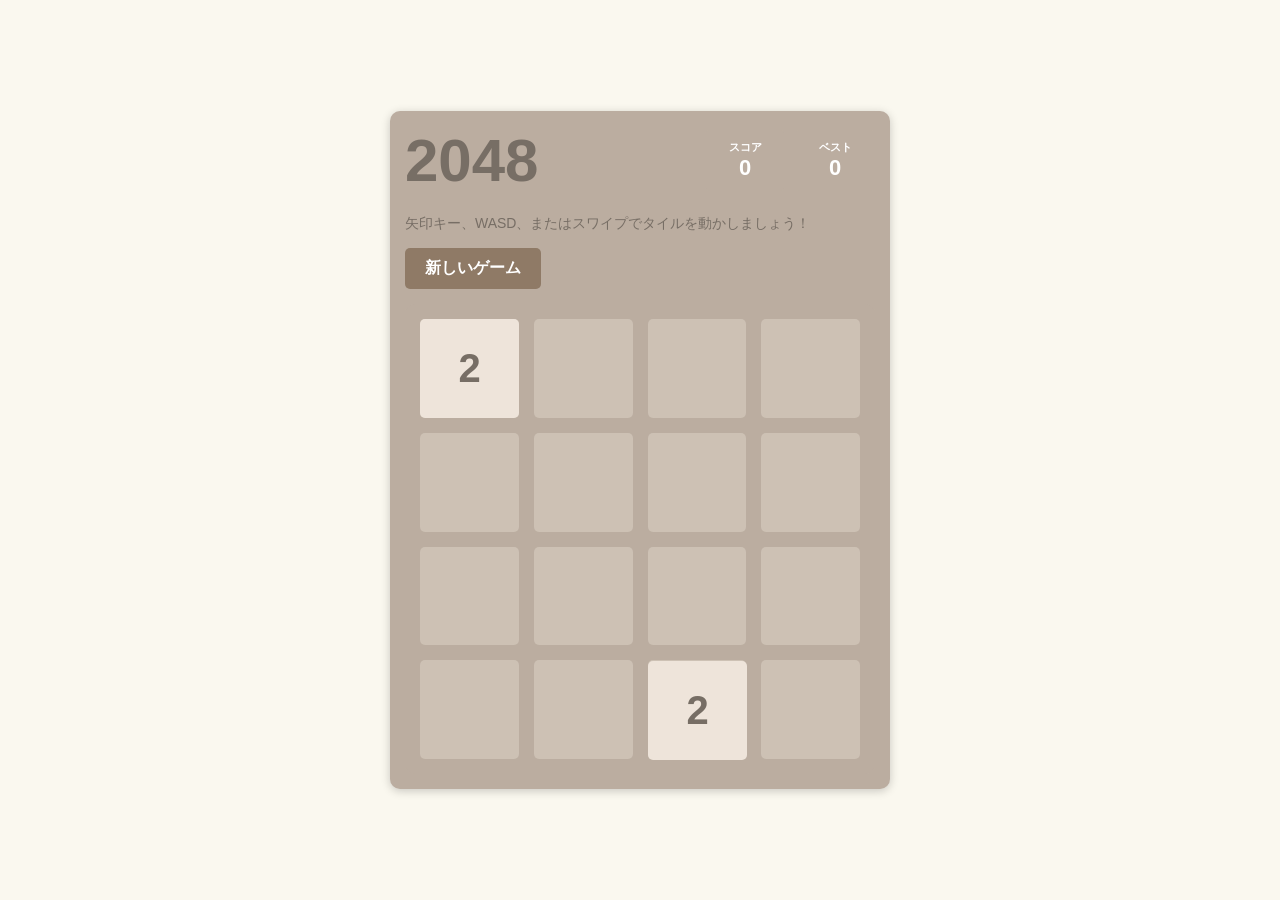
==== games/2048/index.html @ c6d6477d "Add 2048 game with full functionality Co-authored-by: HarekanaTakahashi <63778886+HarekanaTakahashi@" ====
<!DOCTYPE html>
<html lang="ja">
<head>
    <meta charset="UTF-8">
    <meta name="viewport" content="width=device-width, initial-scale=1.0">
    <title>2048</title>
    <style>
        * {
            margin: 0;
            padding: 0;
            box-sizing: border-box;
        }

        body {
            font-family: -apple-system, BlinkMacSystemFont, 'Segoe UI', Roboto, 'Helvetica Neue', Arial, sans-serif;
            background: #faf8ef;
            min-height: 100vh;
            display: flex;
            justify-content: center;
            align-items: center;
            padding: 20px;
        }

        .game-container {
            background: #bbada0;
            border-radius: 10px;
            padding: 15px;
            max-width: 500px;
            width: 100%;
            box-shadow: 0 2px 10px rgba(0,0,0,0.2);
        }

        .header {
            display: flex;
            justify-content: space-between;
            align-items: center;
            margin-bottom: 20px;
        }

        .title-container {
            display: flex;
            align-items: center;
            gap: 15px;
        }

        h1 {
            color: #776e65;
            font-size: 60px;
            font-weight: bold;
            margin: 0;
        }

        .scores-container {
            display: flex;
            gap: 10px;
        }

        .score-box {
            background: #bbada0;
            color: white;
            padding: 10px 15px;
            border-radius: 5px;
            text-align: center;
            min-width: 80px;
        }

        .score-label {
            font-size: 11px;
            text-transform: uppercase;
            font-weight: bold;
        }

        .score-value {
            font-size: 22px;
            font-weight: bold;
        }

        .game-info {
            color: #776e65;
            margin-bottom: 15px;
            font-size: 14px;
        }

        .controls {
            display: flex;
            justify-content: space-between;
            align-items: center;
            margin-bottom: 15px;
        }

        .new-game-btn {
            background: #8f7a66;
            color: white;
            border: none;
            padding: 10px 20px;
            border-radius: 5px;
            font-size: 16px;
            font-weight: bold;
            cursor: pointer;
            transition: background 0.2s;
        }

        .new-game-btn:hover {
            background: #9f8a76;
        }

        .new-game-btn:active {
            background: #7f6a56;
        }

        .board {
            display: grid;
            grid-template-columns: repeat(4, 1fr);
            gap: 15px;
            background: #bbada0;
            padding: 15px;
            border-radius: 10px;
            position: relative;
        }

        .cell {
            aspect-ratio: 1;
            background: rgba(238, 228, 218, 0.35);
            border-radius: 5px;
            display: flex;
            justify-content: center;
            align-items: center;
            font-size: 40px;
            font-weight: bold;
            color: #776e65;
            transition: all 0.15s ease-in-out;
        }

        .tile {
            position: absolute;
            display: flex;
            justify-content: center;
            align-items: center;
            font-size: 40px;
            font-weight: bold;
            border-radius: 5px;
            transition: all 0.15s ease-in-out;
        }

        .tile-2 { background: #eee4da; color: #776e65; }
        .tile-4 { background: #ede0c8; color: #776e65; }
        .tile-8 { background: #f2b179; color: #f9f6f2; }
        .tile-16 { background: #f59563; color: #f9f6f2; }
        .tile-32 { background: #f67c5f; color: #f9f6f2; }
        .tile-64 { background: #f65e3b; color: #f9f6f2; }
        .tile-128 { background: #edcf72; color: #f9f6f2; font-size: 35px; }
        .tile-256 { background: #edcc61; color: #f9f6f2; font-size: 35px; }
        .tile-512 { background: #edc850; color: #f9f6f2; font-size: 35px; }
        .tile-1024 { background: #edc53f; color: #f9f6f2; font-size: 30px; }
        .tile-2048 { background: #edc22e; color: #f9f6f2; font-size: 30px; }
        .tile-super { background: #3c3a32; color: #f9f6f2; font-size: 25px; }

        .tile-new {
            animation: appear 0.2s;
        }

        @keyframes appear {
            from {
                transform: scale(0);
            }
            to {
                transform: scale(1);
            }
        }

        .game-message {
            position: fixed;
            top: 0;
            left: 0;
            width: 100%;
            height: 100%;
            background: rgba(238, 228, 218, 0.9);
            display: none;
            justify-content: center;
            align-items: center;
            z-index: 100;
        }

        .game-message.visible {
            display: flex;
        }

        .message-content {
            background: white;
            padding: 40px;
            border-radius: 10px;
            text-align: center;
            box-shadow: 0 4px 20px rgba(0,0,0,0.3);
        }

        .message-content h2 {
            color: #776e65;
            font-size: 48px;
            margin-bottom: 20px;
        }

        .message-content p {
            color: #776e65;
            font-size: 18px;
            margin-bottom: 30px;
        }

        .message-content button {
            background: #8f7a66;
            color: white;
            border: none;
            padding: 15px 40px;
            border-radius: 5px;
            font-size: 18px;
            font-weight: bold;
            cursor: pointer;
        }

        .message-content button:hover {
            background: #9f8a76;
        }

        @media (max-width: 520px) {
            h1 {
                font-size: 40px;
            }
            .tile, .cell {
                font-size: 30px;
            }
            .tile-128, .tile-256, .tile-512 {
                font-size: 25px;
            }
            .tile-1024, .tile-2048 {
                font-size: 20px;
            }
            .tile-super {
                font-size: 18px;
            }
        }
    </style>
</head>
<body>
    <div class="game-container">
        <div class="header">
            <div class="title-container">
                <h1>2048</h1>
            </div>
            <div class="scores-container">
                <div class="score-box">
                    <div class="score-label">スコア</div>
                    <div class="score-value" id="current-score">0</div>
                </div>
                <div class="score-box">
                    <div class="score-label">ベスト</div>
                    <div class="score-value" id="best-score">0</div>
                </div>
            </div>
        </div>
        
        <div class="game-info">
            矢印キー、WASD、またはスワイプでタイルを動かしましょう！
        </div>
        
        <div class="controls">
            <button class="new-game-btn" id="new-game-btn" aria-label="新しいゲーム">新しいゲーム</button>
        </div>
        
        <div class="board" id="board">
            <!-- Grid cells -->
            <div class="cell"></div>
            <div class="cell"></div>
            <div class="cell"></div>
            <div class="cell"></div>
            <div class="cell"></div>
            <div class="cell"></div>
            <div class="cell"></div>
            <div class="cell"></div>
            <div class="cell"></div>
            <div class="cell"></div>
            <div class="cell"></div>
            <div class="cell"></div>
            <div class="cell"></div>
            <div class="cell"></div>
            <div class="cell"></div>
            <div class="cell"></div>
        </div>
    </div>

    <div class="game-message" id="game-message">
        <div class="message-content">
            <h2 id="message-title"></h2>
            <p id="message-text"></p>
            <button id="try-again-btn">もう一度</button>
        </div>
    </div>

    <script>
        'use strict';

        class Game2048 {
            constructor() {
                this.size = 4;
                this.board = [];
                this.score = 0;
                this.bestScore = this.loadBestScore();
                this.gameOver = false;
                this.won = false;
                
                this.boardElement = document.getElementById('board');
                this.currentScoreElement = document.getElementById('current-score');
                this.bestScoreElement = document.getElementById('best-score');
                this.gameMessageElement = document.getElementById('game-message');
                this.messageTitleElement = document.getElementById('message-title');
                this.messageTextElement = document.getElementById('message-text');
                
                this.touchStartX = 0;
                this.touchStartY = 0;
                
                this.init();
            }
            
            init() {
                this.setupBoard();
                this.addRandomTile();
                this.addRandomTile();
                this.setupEventListeners();
                this.updateDisplay();
            }
            
            setupBoard() {
                this.board = [];
                for (let i = 0; i < this.size; i++) {
                    this.board[i] = [];
                    for (let j = 0; j < this.size; j++) {
                        this.board[i][j] = 0;
                    }
                }
            }
            
            setupEventListeners() {
                // Keyboard controls
                document.addEventListener('keydown', (e) => {
                    if (this.gameOver) return;
                    
                    let moved = false;
                    switch(e.key) {
                        case 'ArrowUp':
                        case 'w':
                        case 'W':
                            e.preventDefault();
                            moved = this.move('up');
                            break;
                        case 'ArrowDown':
                        case 's':
                        case 'S':
                            e.preventDefault();
                            moved = this.move('down');
                            break;
                        case 'ArrowLeft':
                        case 'a':
                        case 'A':
                            e.preventDefault();
                            moved = this.move('left');
                            break;
                        case 'ArrowRight':
                        case 'd':
                        case 'D':
                            e.preventDefault();
                            moved = this.move('right');
                            break;
                    }
                    
                    if (moved) {
                        this.addRandomTile();
                        this.updateDisplay();
                        this.checkGameState();
                    }
                });
                
                // Touch controls
                this.boardElement.addEventListener('touchstart', (e) => {
                    this.touchStartX = e.touches[0].clientX;
                    this.touchStartY = e.touches[0].clientY;
                }, { passive: true });
                
                this.boardElement.addEventListener('touchend', (e) => {
                    if (this.gameOver) return;
                    
                    const touchEndX = e.changedTouches[0].clientX;
                    const touchEndY = e.changedTouches[0].clientY;
                    
                    const dx = touchEndX - this.touchStartX;
                    const dy = touchEndY - this.touchStartY;
                    
                    const minSwipeDistance = 30;
                    
                    if (Math.abs(dx) > Math.abs(dy) && Math.abs(dx) > minSwipeDistance) {
                        // Horizontal swipe
                        const moved = dx > 0 ? this.move('right') : this.move('left');
                        if (moved) {
                            this.addRandomTile();
                            this.updateDisplay();
                            this.checkGameState();
                        }
                    } else if (Math.abs(dy) > minSwipeDistance) {
                        // Vertical swipe
                        const moved = dy > 0 ? this.move('down') : this.move('up');
                        if (moved) {
                            this.addRandomTile();
                            this.updateDisplay();
                            this.checkGameState();
                        }
                    }
                }, { passive: true });
                
                // New game button
                document.getElementById('new-game-btn').addEventListener('click', () => {
                    this.restart();
                });
                
                // Try again button
                document.getElementById('try-again-btn').addEventListener('click', () => {
                    this.restart();
                });
            }
            
            addRandomTile() {
                const emptyCells = [];
                for (let i = 0; i < this.size; i++) {
                    for (let j = 0; j < this.size; j++) {
                        if (this.board[i][j] === 0) {
                            emptyCells.push({ row: i, col: j });
                        }
                    }
                }
                
                if (emptyCells.length > 0) {
                    const randomCell = emptyCells[Math.floor(Math.random() * emptyCells.length)];
                    const value = Math.random() < 0.9 ? 2 : 4;
                    this.board[randomCell.row][randomCell.col] = value;
                }
            }
            
            move(direction) {
                const oldBoard = JSON.stringify(this.board);
                
                switch(direction) {
                    case 'left':
                        this.moveLeft();
                        break;
                    case 'right':
                        this.moveRight();
                        break;
                    case 'up':
                        this.moveUp();
                        break;
                    case 'down':
                        this.moveDown();
                        break;
                }
                
                return oldBoard !== JSON.stringify(this.board);
            }
            
            moveLeft() {
                for (let i = 0; i < this.size; i++) {
                    let row = this.board[i].filter(val => val !== 0);
                    
                    for (let j = 0; j < row.length - 1; j++) {
                        if (row[j] === row[j + 1]) {
                            row[j] *= 2;
                            this.score += row[j];
                            row.splice(j + 1, 1);
                        }
                    }
                    
                    while (row.length < this.size) {
                        row.push(0);
                    }
                    
                    this.board[i] = row;
                }
            }
            
            moveRight() {
                for (let i = 0; i < this.size; i++) {
                    let row = this.board[i].filter(val => val !== 0);
                    
                    for (let j = row.length - 1; j > 0; j--) {
                        if (row[j] === row[j - 1]) {
                            row[j] *= 2;
                            this.score += row[j];
                            row.splice(j - 1, 1);
                            j--;
                        }
                    }
                    
                    while (row.length < this.size) {
                        row.unshift(0);
                    }
                    
                    this.board[i] = row;
                }
            }
            
            moveUp() {
                for (let j = 0; j < this.size; j++) {
                    let col = [];
                    for (let i = 0; i < this.size; i++) {
                        if (this.board[i][j] !== 0) {
                            col.push(this.board[i][j]);
                        }
                    }
                    
                    for (let i = 0; i < col.length - 1; i++) {
                        if (col[i] === col[i + 1]) {
                            col[i] *= 2;
                            this.score += col[i];
                            col.splice(i + 1, 1);
                        }
                    }
                    
                    while (col.length < this.size) {
                        col.push(0);
                    }
                    
                    for (let i = 0; i < this.size; i++) {
                        this.board[i][j] = col[i];
                    }
                }
            }
            
            moveDown() {
                for (let j = 0; j < this.size; j++) {
                    let col = [];
                    for (let i = 0; i < this.size; i++) {
                        if (this.board[i][j] !== 0) {
                            col.push(this.board[i][j]);
                        }
                    }
                    
                    for (let i = col.length - 1; i > 0; i--) {
                        if (col[i] === col[i - 1]) {
                            col[i] *= 2;
                            this.score += col[i];
                            col.splice(i - 1, 1);
                            i--;
                        }
                    }
                    
                    while (col.length < this.size) {
                        col.unshift(0);
                    }
                    
                    for (let i = 0; i < this.size; i++) {
                        this.board[i][j] = col[i];
                    }
                }
            }
            
            updateDisplay() {
                // Clear existing tiles
                const existingTiles = this.boardElement.querySelectorAll('.tile');
                existingTiles.forEach(tile => tile.remove());
                
                // Get cell size
                const cells = this.boardElement.querySelectorAll('.cell');
                if (cells.length === 0) return;
                
                const cellSize = cells[0].offsetWidth;
                const gap = 15;
                
                // Add tiles
                for (let i = 0; i < this.size; i++) {
                    for (let j = 0; j < this.size; j++) {
                        const value = this.board[i][j];
                        if (value !== 0) {
                            const tile = document.createElement('div');
                            tile.className = 'tile';
                            
                            if (value > 2048) {
                                tile.classList.add('tile-super');
                            } else {
                                tile.classList.add(`tile-${value}`);
                            }
                            
                            tile.textContent = value;
                            
                            const left = j * (cellSize + gap) + 15;
                            const top = i * (cellSize + gap) + 15;
                            
                            tile.style.width = cellSize + 'px';
                            tile.style.height = cellSize + 'px';
                            tile.style.left = left + 'px';
                            tile.style.top = top + 'px';
                            
                            this.boardElement.appendChild(tile);
                        }
                    }
                }
                
                // Update score
                this.currentScoreElement.textContent = this.score;
                
                // Update best score
                if (this.score > this.bestScore) {
                    this.bestScore = this.score;
                    this.saveBestScore();
                }
                this.bestScoreElement.textContent = this.bestScore;
            }
            
            checkGameState() {
                // Check for 2048 win
                if (!this.won) {
                    for (let i = 0; i < this.size; i++) {
                        for (let j = 0; j < this.size; j++) {
                            if (this.board[i][j] === 2048) {
                                this.won = true;
                                this.showMessage('勝利！', '2048を達成しました！続けてプレイできます。');
                                return;
                            }
                        }
                    }
                }
                
                // Check for game over
                if (!this.canMove()) {
                    this.gameOver = true;
                    this.showMessage('ゲームオーバー', `スコア: ${this.score}`);
                }
            }
            
            canMove() {
                // Check for empty cells
                for (let i = 0; i < this.size; i++) {
                    for (let j = 0; j < this.size; j++) {
                        if (this.board[i][j] === 0) {
                            return true;
                        }
                    }
                }
                
                // Check for possible merges
                for (let i = 0; i < this.size; i++) {
                    for (let j = 0; j < this.size; j++) {
                        const current = this.board[i][j];
                        
                        // Check right
                        if (j < this.size - 1 && current === this.board[i][j + 1]) {
                            return true;
                        }
                        
                        // Check down
                        if (i < this.size - 1 && current === this.board[i + 1][j]) {
                            return true;
                        }
                    }
                }
                
                return false;
            }
            
            showMessage(title, text) {
                this.messageTitleElement.textContent = title;
                this.messageTextElement.textContent = text;
                this.gameMessageElement.classList.add('visible');
            }
            
            hideMessage() {
                this.gameMessageElement.classList.remove('visible');
            }
            
            restart() {
                this.score = 0;
                this.gameOver = false;
                this.won = false;
                this.hideMessage();
                this.setupBoard();
                this.addRandomTile();
                this.addRandomTile();
                this.updateDisplay();
            }
            
            saveBestScore() {
                try {
                    localStorage.setItem('2048-best-score', this.bestScore.toString());
                } catch (e) {
                    // LocalStorage not available
                }
            }
            
            loadBestScore() {
                try {
                    const saved = localStorage.getItem('2048-best-score');
                    return saved ? parseInt(saved, 10) : 0;
                } catch (e) {
                    return 0;
                }
            }
        }
        
        // Initialize game when DOM is ready
        if (document.readyState === 'loading') {
            document.addEventListener('DOMContentLoaded', () => {
                new Game2048();
            });
        } else {
            new Game2048();
        }
    </script>
</body>
</html>
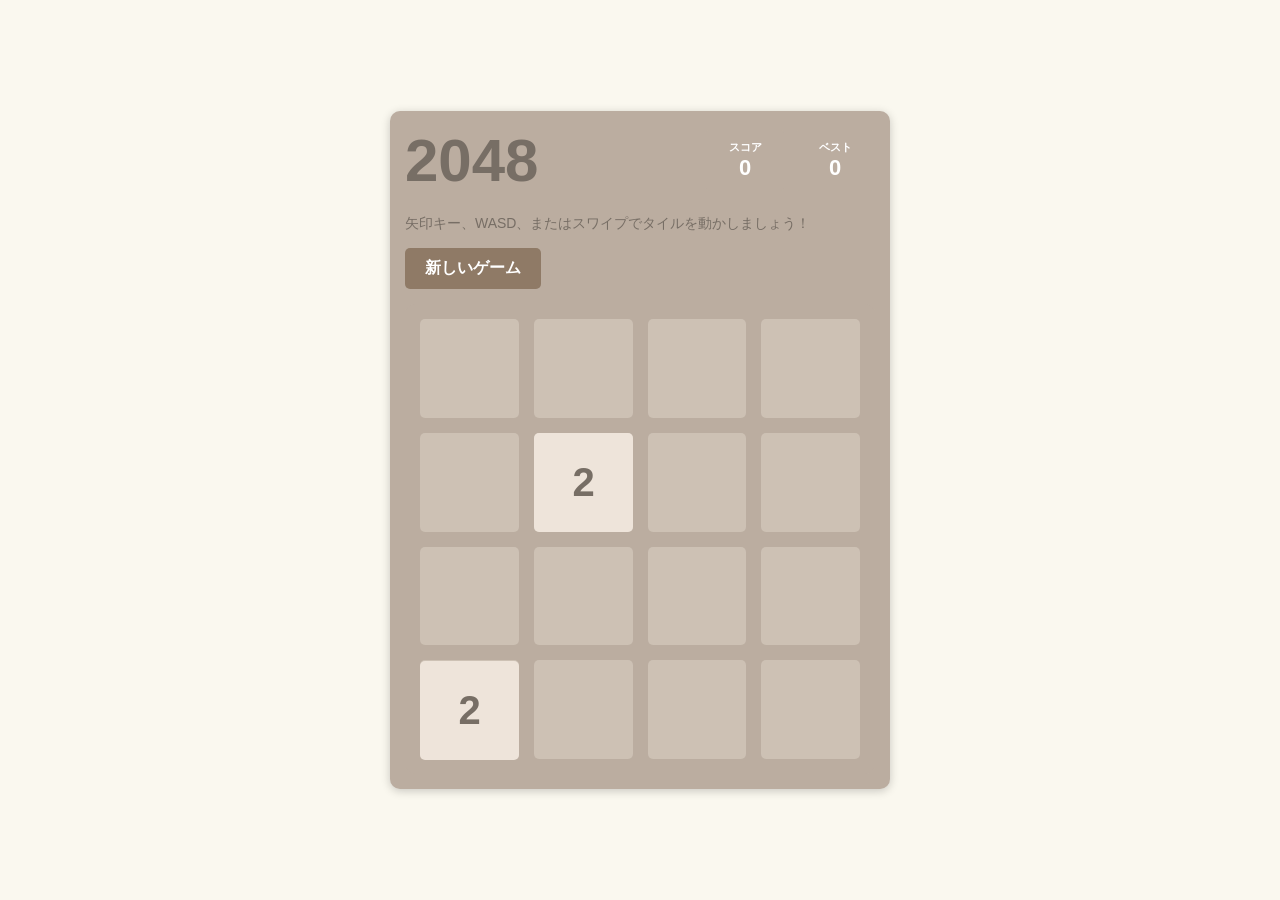
==== commit cdd2bfb4: "Separate HTML, CSS, and JS files for games Co-authored-by: HarekanaTakahashi <63778886+HarekanaTakah" ====
--- a/games/2048/index.html
+++ b/games/2048/index.html
@@ -4,240 +4,7 @@
     <meta charset="UTF-8">
     <meta name="viewport" content="width=device-width, initial-scale=1.0">
     <title>2048</title>
-    <style>
-        * {
-            margin: 0;
-            padding: 0;
-            box-sizing: border-box;
-        }
-
-        body {
-            font-family: -apple-system, BlinkMacSystemFont, 'Segoe UI', Roboto, 'Helvetica Neue', Arial, sans-serif;
-            background: #faf8ef;
-            min-height: 100vh;
-            display: flex;
-            justify-content: center;
-            align-items: center;
-            padding: 20px;
-        }
-
-        .game-container {
-            background: #bbada0;
-            border-radius: 10px;
-            padding: 15px;
-            max-width: 500px;
-            width: 100%;
-            box-shadow: 0 2px 10px rgba(0,0,0,0.2);
-        }
-
-        .header {
-            display: flex;
-            justify-content: space-between;
-            align-items: center;
-            margin-bottom: 20px;
-        }
-
-        .title-container {
-            display: flex;
-            align-items: center;
-            gap: 15px;
-        }
-
-        h1 {
-            color: #776e65;
-            font-size: 60px;
-            font-weight: bold;
-            margin: 0;
-        }
-
-        .scores-container {
-            display: flex;
-            gap: 10px;
-        }
-
-        .score-box {
-            background: #bbada0;
-            color: white;
-            padding: 10px 15px;
-            border-radius: 5px;
-            text-align: center;
-            min-width: 80px;
-        }
-
-        .score-label {
-            font-size: 11px;
-            text-transform: uppercase;
-            font-weight: bold;
-        }
-
-        .score-value {
-            font-size: 22px;
-            font-weight: bold;
-        }
-
-        .game-info {
-            color: #776e65;
-            margin-bottom: 15px;
-            font-size: 14px;
-        }
-
-        .controls {
-            display: flex;
-            justify-content: space-between;
-            align-items: center;
-            margin-bottom: 15px;
-        }
-
-        .new-game-btn {
-            background: #8f7a66;
-            color: white;
-            border: none;
-            padding: 10px 20px;
-            border-radius: 5px;
-            font-size: 16px;
-            font-weight: bold;
-            cursor: pointer;
-            transition: background 0.2s;
-        }
-
-        .new-game-btn:hover {
-            background: #9f8a76;
-        }
-
-        .new-game-btn:active {
-            background: #7f6a56;
-        }
-
-        .board {
-            display: grid;
-            grid-template-columns: repeat(4, 1fr);
-            gap: 15px;
-            background: #bbada0;
-            padding: 15px;
-            border-radius: 10px;
-            position: relative;
-        }
-
-        .cell {
-            aspect-ratio: 1;
-            background: rgba(238, 228, 218, 0.35);
-            border-radius: 5px;
-            display: flex;
-            justify-content: center;
-            align-items: center;
-            font-size: 40px;
-            font-weight: bold;
-            color: #776e65;
-            transition: all 0.15s ease-in-out;
-        }
-
-        .tile {
-            position: absolute;
-            display: flex;
-            justify-content: center;
-            align-items: center;
-            font-size: 40px;
-            font-weight: bold;
-            border-radius: 5px;
-            transition: all 0.15s ease-in-out;
-        }
-
-        .tile-2 { background: #eee4da; color: #776e65; }
-        .tile-4 { background: #ede0c8; color: #776e65; }
-        .tile-8 { background: #f2b179; color: #f9f6f2; }
-        .tile-16 { background: #f59563; color: #f9f6f2; }
-        .tile-32 { background: #f67c5f; color: #f9f6f2; }
-        .tile-64 { background: #f65e3b; color: #f9f6f2; }
-        .tile-128 { background: #edcf72; color: #f9f6f2; font-size: 35px; }
-        .tile-256 { background: #edcc61; color: #f9f6f2; font-size: 35px; }
-        .tile-512 { background: #edc850; color: #f9f6f2; font-size: 35px; }
-        .tile-1024 { background: #edc53f; color: #f9f6f2; font-size: 30px; }
-        .tile-2048 { background: #edc22e; color: #f9f6f2; font-size: 30px; }
-        .tile-super { background: #3c3a32; color: #f9f6f2; font-size: 25px; }
-
-        .tile-new {
-            animation: appear 0.2s;
-        }
-
-        @keyframes appear {
-            from {
-                transform: scale(0);
-            }
-            to {
-                transform: scale(1);
-            }
-        }
-
-        .game-message {
-            position: fixed;
-            top: 0;
-            left: 0;
-            width: 100%;
-            height: 100%;
-            background: rgba(238, 228, 218, 0.9);
-            display: none;
-            justify-content: center;
-            align-items: center;
-            z-index: 100;
-        }
-
-        .game-message.visible {
-            display: flex;
-        }
-
-        .message-content {
-            background: white;
-            padding: 40px;
-            border-radius: 10px;
-            text-align: center;
-            box-shadow: 0 4px 20px rgba(0,0,0,0.3);
-        }
-
-        .message-content h2 {
-            color: #776e65;
-            font-size: 48px;
-            margin-bottom: 20px;
-        }
-
-        .message-content p {
-            color: #776e65;
-            font-size: 18px;
-            margin-bottom: 30px;
-        }
-
-        .message-content button {
-            background: #8f7a66;
-            color: white;
-            border: none;
-            padding: 15px 40px;
-            border-radius: 5px;
-            font-size: 18px;
-            font-weight: bold;
-            cursor: pointer;
-        }
-
-        .message-content button:hover {
-            background: #9f8a76;
-        }
-
-        @media (max-width: 520px) {
-            h1 {
-                font-size: 40px;
-            }
-            .tile, .cell {
-                font-size: 30px;
-            }
-            .tile-128, .tile-256, .tile-512 {
-                font-size: 25px;
-            }
-            .tile-1024, .tile-2048 {
-                font-size: 20px;
-            }
-            .tile-super {
-                font-size: 18px;
-            }
-        }
-    </style>
+    <link rel="stylesheet" href="2048.css">
 </head>
 <body>
     <div class="game-container">
@@ -294,420 +61,6 @@
         </div>
     </div>
 
-    <script>
-        'use strict';
-
-        class Game2048 {
-            constructor() {
-                this.size = 4;
-                this.board = [];
-                this.score = 0;
-                this.bestScore = this.loadBestScore();
-                this.gameOver = false;
-                this.won = false;
-                
-                this.boardElement = document.getElementById('board');
-                this.currentScoreElement = document.getElementById('current-score');
-                this.bestScoreElement = document.getElementById('best-score');
-                this.gameMessageElement = document.getElementById('game-message');
-                this.messageTitleElement = document.getElementById('message-title');
-                this.messageTextElement = document.getElementById('message-text');
-                
-                this.touchStartX = 0;
-                this.touchStartY = 0;
-                
-                this.init();
-            }
-            
-            init() {
-                this.setupBoard();
-                this.addRandomTile();
-                this.addRandomTile();
-                this.setupEventListeners();
-                this.updateDisplay();
-            }
-            
-            setupBoard() {
-                this.board = [];
-                for (let i = 0; i < this.size; i++) {
-                    this.board[i] = [];
-                    for (let j = 0; j < this.size; j++) {
-                        this.board[i][j] = 0;
-                    }
-                }
-            }
-            
-            setupEventListeners() {
-                // Keyboard controls
-                document.addEventListener('keydown', (e) => {
-                    if (this.gameOver) return;
-                    
-                    let moved = false;
-                    switch(e.key) {
-                        case 'ArrowUp':
-                        case 'w':
-                        case 'W':
-                            e.preventDefault();
-                            moved = this.move('up');
-                            break;
-                        case 'ArrowDown':
-                        case 's':
-                        case 'S':
-                            e.preventDefault();
-                            moved = this.move('down');
-                            break;
-                        case 'ArrowLeft':
-                        case 'a':
-                        case 'A':
-                            e.preventDefault();
-                            moved = this.move('left');
-                            break;
-                        case 'ArrowRight':
-                        case 'd':
-                        case 'D':
-                            e.preventDefault();
-                            moved = this.move('right');
-                            break;
-                    }
-                    
-                    if (moved) {
-                        this.addRandomTile();
-                        this.updateDisplay();
-                        this.checkGameState();
-                    }
-                });
-                
-                // Touch controls
-                this.boardElement.addEventListener('touchstart', (e) => {
-                    this.touchStartX = e.touches[0].clientX;
-                    this.touchStartY = e.touches[0].clientY;
-                }, { passive: true });
-                
-                this.boardElement.addEventListener('touchend', (e) => {
-                    if (this.gameOver) return;
-                    
-                    const touchEndX = e.changedTouches[0].clientX;
-                    const touchEndY = e.changedTouches[0].clientY;
-                    
-                    const dx = touchEndX - this.touchStartX;
-                    const dy = touchEndY - this.touchStartY;
-                    
-                    const minSwipeDistance = 30;
-                    
-                    if (Math.abs(dx) > Math.abs(dy) && Math.abs(dx) > minSwipeDistance) {
-                        // Horizontal swipe
-                        const moved = dx > 0 ? this.move('right') : this.move('left');
-                        if (moved) {
-                            this.addRandomTile();
-                            this.updateDisplay();
-                            this.checkGameState();
-                        }
-                    } else if (Math.abs(dy) > minSwipeDistance) {
-                        // Vertical swipe
-                        const moved = dy > 0 ? this.move('down') : this.move('up');
-                        if (moved) {
-                            this.addRandomTile();
-                            this.updateDisplay();
-                            this.checkGameState();
-                        }
-                    }
-                }, { passive: true });
-                
-                // New game button
-                document.getElementById('new-game-btn').addEventListener('click', () => {
-                    this.restart();
-                });
-                
-                // Try again button
-                document.getElementById('try-again-btn').addEventListener('click', () => {
-                    this.restart();
-                });
-            }
-            
-            addRandomTile() {
-                const emptyCells = [];
-                for (let i = 0; i < this.size; i++) {
-                    for (let j = 0; j < this.size; j++) {
-                        if (this.board[i][j] === 0) {
-                            emptyCells.push({ row: i, col: j });
-                        }
-                    }
-                }
-                
-                if (emptyCells.length > 0) {
-                    const randomCell = emptyCells[Math.floor(Math.random() * emptyCells.length)];
-                    const value = Math.random() < 0.9 ? 2 : 4;
-                    this.board[randomCell.row][randomCell.col] = value;
-                }
-            }
-            
-            move(direction) {
-                const oldBoard = JSON.stringify(this.board);
-                
-                switch(direction) {
-                    case 'left':
-                        this.moveLeft();
-                        break;
-                    case 'right':
-                        this.moveRight();
-                        break;
-                    case 'up':
-                        this.moveUp();
-                        break;
-                    case 'down':
-                        this.moveDown();
-                        break;
-                }
-                
-                return oldBoard !== JSON.stringify(this.board);
-            }
-            
-            moveLeft() {
-                for (let i = 0; i < this.size; i++) {
-                    let row = this.board[i].filter(val => val !== 0);
-                    
-                    for (let j = 0; j < row.length - 1; j++) {
-                        if (row[j] === row[j + 1]) {
-                            row[j] *= 2;
-                            this.score += row[j];
-                            row.splice(j + 1, 1);
-                        }
-                    }
-                    
-                    while (row.length < this.size) {
-                        row.push(0);
-                    }
-                    
-                    this.board[i] = row;
-                }
-            }
-            
-            moveRight() {
-                for (let i = 0; i < this.size; i++) {
-                    let row = this.board[i].filter(val => val !== 0);
-                    
-                    for (let j = row.length - 1; j > 0; j--) {
-                        if (row[j] === row[j - 1]) {
-                            row[j] *= 2;
-                            this.score += row[j];
-                            row.splice(j - 1, 1);
-                            j--;
-                        }
-                    }
-                    
-                    while (row.length < this.size) {
-                        row.unshift(0);
-                    }
-                    
-                    this.board[i] = row;
-                }
-            }
-            
-            moveUp() {
-                for (let j = 0; j < this.size; j++) {
-                    let col = [];
-                    for (let i = 0; i < this.size; i++) {
-                        if (this.board[i][j] !== 0) {
-                            col.push(this.board[i][j]);
-                        }
-                    }
-                    
-                    for (let i = 0; i < col.length - 1; i++) {
-                        if (col[i] === col[i + 1]) {
-                            col[i] *= 2;
-                            this.score += col[i];
-                            col.splice(i + 1, 1);
-                        }
-                    }
-                    
-                    while (col.length < this.size) {
-                        col.push(0);
-                    }
-                    
-                    for (let i = 0; i < this.size; i++) {
-                        this.board[i][j] = col[i];
-                    }
-                }
-            }
-            
-            moveDown() {
-                for (let j = 0; j < this.size; j++) {
-                    let col = [];
-                    for (let i = 0; i < this.size; i++) {
-                        if (this.board[i][j] !== 0) {
-                            col.push(this.board[i][j]);
-                        }
-                    }
-                    
-                    for (let i = col.length - 1; i > 0; i--) {
-                        if (col[i] === col[i - 1]) {
-                            col[i] *= 2;
-                            this.score += col[i];
-                            col.splice(i - 1, 1);
-                            i--;
-                        }
-                    }
-                    
-                    while (col.length < this.size) {
-                        col.unshift(0);
-                    }
-                    
-                    for (let i = 0; i < this.size; i++) {
-                        this.board[i][j] = col[i];
-                    }
-                }
-            }
-            
-            updateDisplay() {
-                // Clear existing tiles
-                const existingTiles = this.boardElement.querySelectorAll('.tile');
-                existingTiles.forEach(tile => tile.remove());
-                
-                // Get cell size
-                const cells = this.boardElement.querySelectorAll('.cell');
-                if (cells.length === 0) return;
-                
-                const cellSize = cells[0].offsetWidth;
-                const gap = 15;
-                
-                // Add tiles
-                for (let i = 0; i < this.size; i++) {
-                    for (let j = 0; j < this.size; j++) {
-                        const value = this.board[i][j];
-                        if (value !== 0) {
-                            const tile = document.createElement('div');
-                            tile.className = 'tile';
-                            
-                            if (value > 2048) {
-                                tile.classList.add('tile-super');
-                            } else {
-                                tile.classList.add(`tile-${value}`);
-                            }
-                            
-                            tile.textContent = value;
-                            
-                            const left = j * (cellSize + gap) + 15;
-                            const top = i * (cellSize + gap) + 15;
-                            
-                            tile.style.width = cellSize + 'px';
-                            tile.style.height = cellSize + 'px';
-                            tile.style.left = left + 'px';
-                            tile.style.top = top + 'px';
-                            
-                            this.boardElement.appendChild(tile);
-                        }
-                    }
-                }
-                
-                // Update score
-                this.currentScoreElement.textContent = this.score;
-                
-                // Update best score
-                if (this.score > this.bestScore) {
-                    this.bestScore = this.score;
-                    this.saveBestScore();
-                }
-                this.bestScoreElement.textContent = this.bestScore;
-            }
-            
-            checkGameState() {
-                // Check for 2048 win
-                if (!this.won) {
-                    for (let i = 0; i < this.size; i++) {
-                        for (let j = 0; j < this.size; j++) {
-                            if (this.board[i][j] === 2048) {
-                                this.won = true;
-                                this.showMessage('勝利！', '2048を達成しました！続けてプレイできます。');
-                                return;
-                            }
-                        }
-                    }
-                }
-                
-                // Check for game over
-                if (!this.canMove()) {
-                    this.gameOver = true;
-                    this.showMessage('ゲームオーバー', `スコア: ${this.score}`);
-                }
-            }
-            
-            canMove() {
-                // Check for empty cells
-                for (let i = 0; i < this.size; i++) {
-                    for (let j = 0; j < this.size; j++) {
-                        if (this.board[i][j] === 0) {
-                            return true;
-                        }
-                    }
-                }
-                
-                // Check for possible merges
-                for (let i = 0; i < this.size; i++) {
-                    for (let j = 0; j < this.size; j++) {
-                        const current = this.board[i][j];
-                        
-                        // Check right
-                        if (j < this.size - 1 && current === this.board[i][j + 1]) {
-                            return true;
-                        }
-                        
-                        // Check down
-                        if (i < this.size - 1 && current === this.board[i + 1][j]) {
-                            return true;
-                        }
-                    }
-                }
-                
-                return false;
-            }
-            
-            showMessage(title, text) {
-                this.messageTitleElement.textContent = title;
-                this.messageTextElement.textContent = text;
-                this.gameMessageElement.classList.add('visible');
-            }
-            
-            hideMessage() {
-                this.gameMessageElement.classList.remove('visible');
-            }
-            
-            restart() {
-                this.score = 0;
-                this.gameOver = false;
-                this.won = false;
-                this.hideMessage();
-                this.setupBoard();
-                this.addRandomTile();
-                this.addRandomTile();
-                this.updateDisplay();
-            }
-            
-            saveBestScore() {
-                try {
-                    localStorage.setItem('2048-best-score', this.bestScore.toString());
-                } catch (e) {
-                    // LocalStorage not available
-                }
-            }
-            
-            loadBestScore() {
-                try {
-                    const saved = localStorage.getItem('2048-best-score');
-                    return saved ? parseInt(saved, 10) : 0;
-                } catch (e) {
-                    return 0;
-                }
-            }
-        }
-        
-        // Initialize game when DOM is ready
-        if (document.readyState === 'loading') {
-            document.addEventListener('DOMContentLoaded', () => {
-                new Game2048();
-            });
-        } else {
-            new Game2048();
-        }
-    </script>
+    <script src="2048.js"></script>
 </body>
 </html>
--- a/games/2048/2048.css
+++ b/games/2048/2048.css
@@ -0,0 +1,232 @@
+* {
+    margin: 0;
+    padding: 0;
+    box-sizing: border-box;
+}
+
+body {
+    font-family: -apple-system, BlinkMacSystemFont, 'Segoe UI', Roboto, 'Helvetica Neue', Arial, sans-serif;
+    background: #faf8ef;
+    min-height: 100vh;
+    display: flex;
+    justify-content: center;
+    align-items: center;
+    padding: 20px;
+}
+
+.game-container {
+    background: #bbada0;
+    border-radius: 10px;
+    padding: 15px;
+    max-width: 500px;
+    width: 100%;
+    box-shadow: 0 2px 10px rgba(0,0,0,0.2);
+}
+
+.header {
+    display: flex;
+    justify-content: space-between;
+    align-items: center;
+    margin-bottom: 20px;
+}
+
+.title-container {
+    display: flex;
+    align-items: center;
+    gap: 15px;
+}
+
+h1 {
+    color: #776e65;
+    font-size: 60px;
+    font-weight: bold;
+    margin: 0;
+}
+
+.scores-container {
+    display: flex;
+    gap: 10px;
+}
+
+.score-box {
+    background: #bbada0;
+    color: white;
+    padding: 10px 15px;
+    border-radius: 5px;
+    text-align: center;
+    min-width: 80px;
+}
+
+.score-label {
+    font-size: 11px;
+    text-transform: uppercase;
+    font-weight: bold;
+}
+
+.score-value {
+    font-size: 22px;
+    font-weight: bold;
+}
+
+.game-info {
+    color: #776e65;
+    margin-bottom: 15px;
+    font-size: 14px;
+}
+
+.controls {
+    display: flex;
+    justify-content: space-between;
+    align-items: center;
+    margin-bottom: 15px;
+}
+
+.new-game-btn {
+    background: #8f7a66;
+    color: white;
+    border: none;
+    padding: 10px 20px;
+    border-radius: 5px;
+    font-size: 16px;
+    font-weight: bold;
+    cursor: pointer;
+    transition: background 0.2s;
+}
+
+.new-game-btn:hover {
+    background: #9f8a76;
+}
+
+.new-game-btn:active {
+    background: #7f6a56;
+}
+
+.board {
+    display: grid;
+    grid-template-columns: repeat(4, 1fr);
+    gap: 15px;
+    background: #bbada0;
+    padding: 15px;
+    border-radius: 10px;
+    position: relative;
+}
+
+.cell {
+    aspect-ratio: 1;
+    background: rgba(238, 228, 218, 0.35);
+    border-radius: 5px;
+    display: flex;
+    justify-content: center;
+    align-items: center;
+    font-size: 40px;
+    font-weight: bold;
+    color: #776e65;
+    transition: all 0.15s ease-in-out;
+}
+
+.tile {
+    position: absolute;
+    display: flex;
+    justify-content: center;
+    align-items: center;
+    font-size: 40px;
+    font-weight: bold;
+    border-radius: 5px;
+    transition: all 0.15s ease-in-out;
+}
+
+.tile-2 { background: #eee4da; color: #776e65; }
+.tile-4 { background: #ede0c8; color: #776e65; }
+.tile-8 { background: #f2b179; color: #f9f6f2; }
+.tile-16 { background: #f59563; color: #f9f6f2; }
+.tile-32 { background: #f67c5f; color: #f9f6f2; }
+.tile-64 { background: #f65e3b; color: #f9f6f2; }
+.tile-128 { background: #edcf72; color: #f9f6f2; font-size: 35px; }
+.tile-256 { background: #edcc61; color: #f9f6f2; font-size: 35px; }
+.tile-512 { background: #edc850; color: #f9f6f2; font-size: 35px; }
+.tile-1024 { background: #edc53f; color: #f9f6f2; font-size: 30px; }
+.tile-2048 { background: #edc22e; color: #f9f6f2; font-size: 30px; }
+.tile-super { background: #3c3a32; color: #f9f6f2; font-size: 25px; }
+
+.tile-new {
+    animation: appear 0.2s;
+}
+
+@keyframes appear {
+    from {
+        transform: scale(0);
+    }
+    to {
+        transform: scale(1);
+    }
+}
+
+.game-message {
+    position: fixed;
+    top: 0;
+    left: 0;
+    width: 100%;
+    height: 100%;
+    background: rgba(238, 228, 218, 0.9);
+    display: none;
+    justify-content: center;
+    align-items: center;
+    z-index: 100;
+}
+
+.game-message.visible {
+    display: flex;
+}
+
+.message-content {
+    background: white;
+    padding: 40px;
+    border-radius: 10px;
+    text-align: center;
+    box-shadow: 0 4px 20px rgba(0,0,0,0.3);
+}
+
+.message-content h2 {
+    color: #776e65;
+    font-size: 48px;
+    margin-bottom: 20px;
+}
+
+.message-content p {
+    color: #776e65;
+    font-size: 18px;
+    margin-bottom: 30px;
+}
+
+.message-content button {
+    background: #8f7a66;
+    color: white;
+    border: none;
+    padding: 15px 40px;
+    border-radius: 5px;
+    font-size: 18px;
+    font-weight: bold;
+    cursor: pointer;
+}
+
+.message-content button:hover {
+    background: #9f8a76;
+}
+
+@media (max-width: 520px) {
+    h1 {
+        font-size: 40px;
+    }
+    .tile, .cell {
+        font-size: 30px;
+    }
+    .tile-128, .tile-256, .tile-512 {
+        font-size: 25px;
+    }
+    .tile-1024, .tile-2048 {
+        font-size: 20px;
+    }
+    .tile-super {
+        font-size: 18px;
+    }
+}
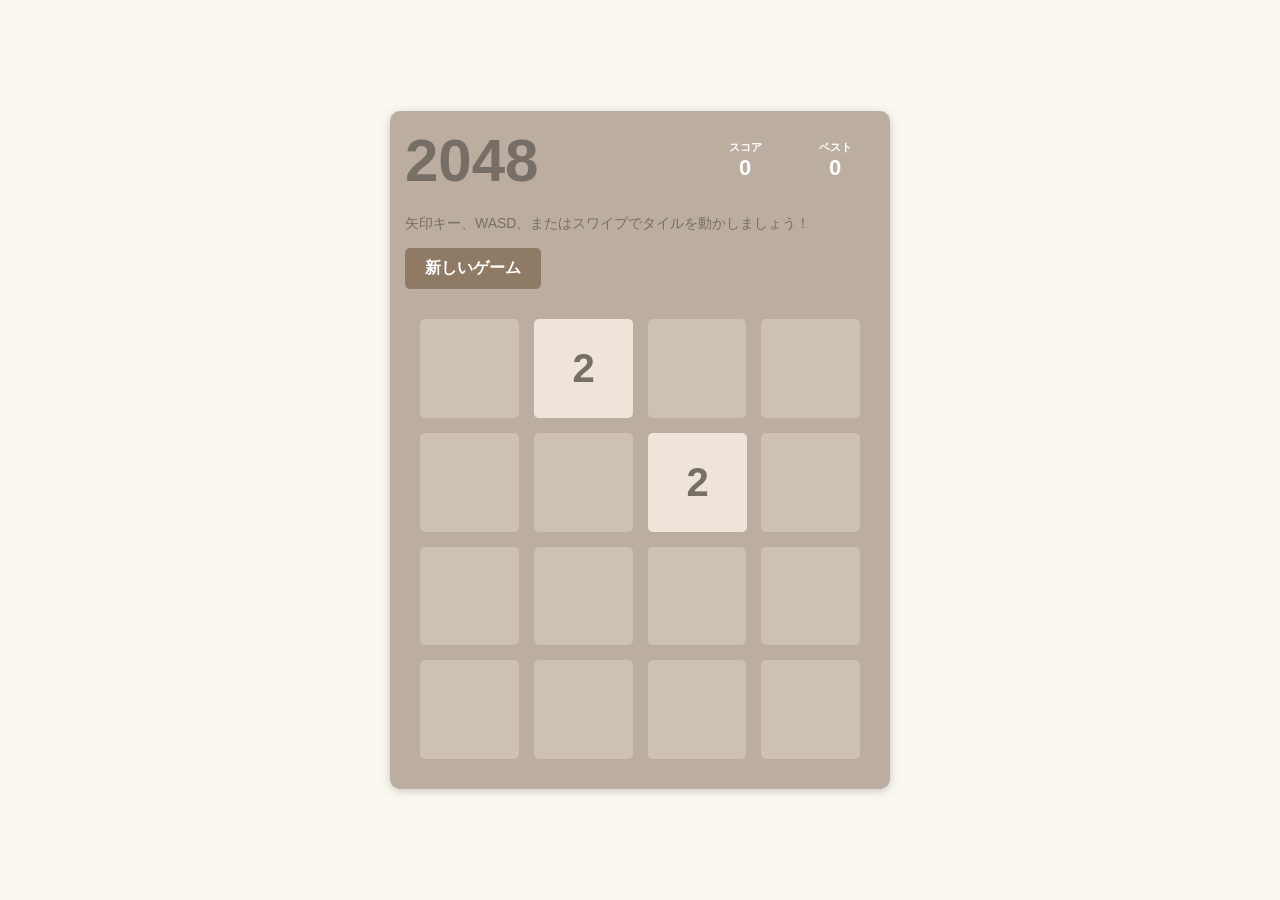
==== commit 1e44d5b6: "Separate 2048 game configuration into config file Co-authored-by: HarekanaTakahashi <63778886+Hareka" ====
--- a/games/2048/index.html
+++ b/games/2048/index.html
@@ -61,6 +61,6 @@
         </div>
     </div>
 
-    <script src="2048.js"></script>
+    <script type="module" src="2048.js"></script>
 </body>
 </html>
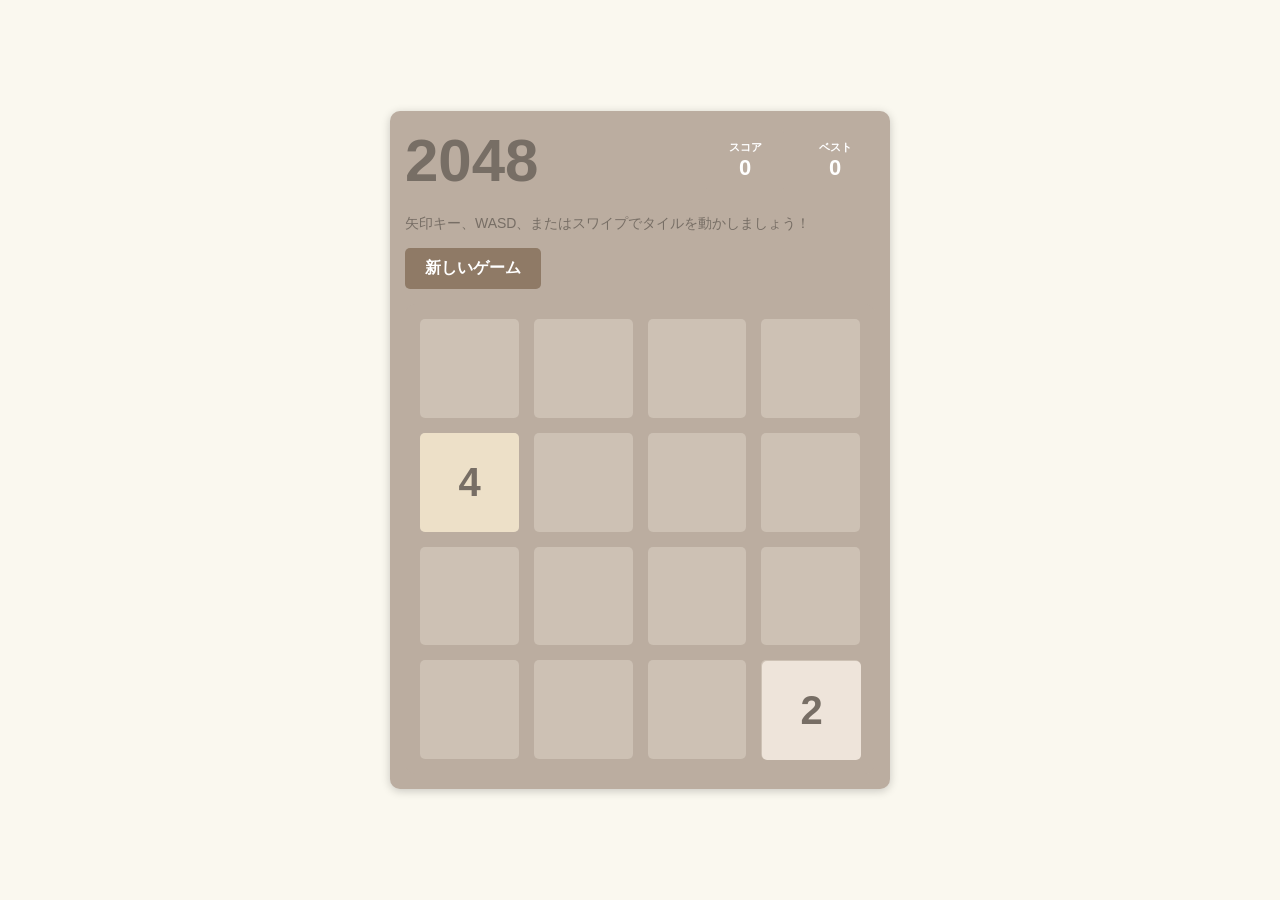
==== commit e4b12915: "Remove mobile/responsive design - Change to PC-only environment Co-authored-by: HarekanaTakahashi <6" ====
--- a/games/2048/index.html
+++ b/games/2048/index.html
@@ -2,7 +2,6 @@
 <html lang="ja">
 <head>
     <meta charset="UTF-8">
-    <meta name="viewport" content="width=device-width, initial-scale=1.0">
     <title>2048</title>
     <link rel="stylesheet" href="2048.css">
 </head>
--- a/games/2048/2048.css
+++ b/games/2048/2048.css
@@ -212,21 +212,3 @@
 .message-content button:hover {
     background: #9f8a76;
 }
-
-@media (max-width: 520px) {
-    h1 {
-        font-size: 40px;
-    }
-    .tile, .cell {
-        font-size: 30px;
-    }
-    .tile-128, .tile-256, .tile-512 {
-        font-size: 25px;
-    }
-    .tile-1024, .tile-2048 {
-        font-size: 20px;
-    }
-    .tile-super {
-        font-size: 18px;
-    }
-}
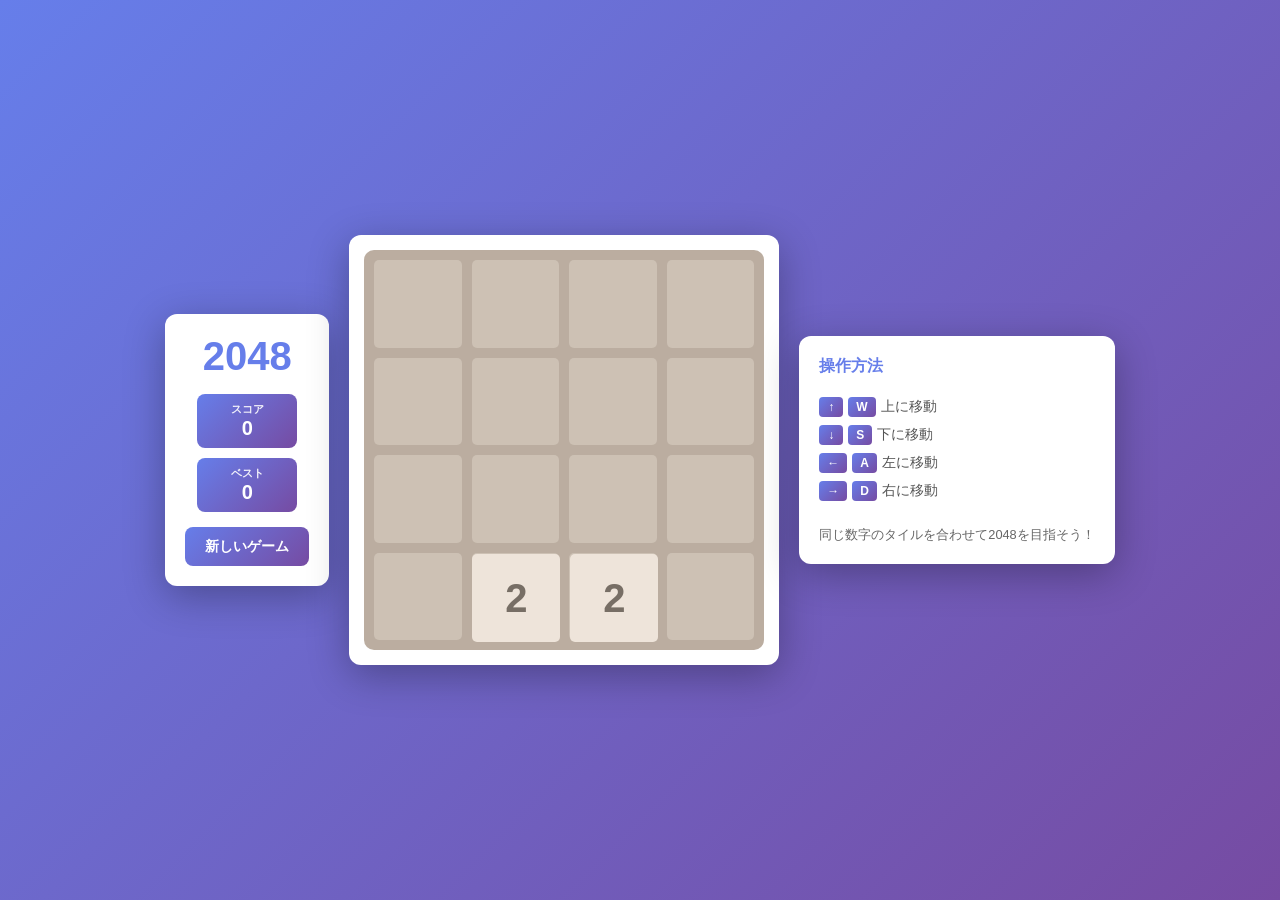
==== commit 5d8536c4: "Implement horizontal layout for all games to prevent viewport overflow Co-authored-by: HarekanaTakah" ====
--- a/games/2048/index.html
+++ b/games/2048/index.html
@@ -6,11 +6,9 @@
     <link rel="stylesheet" href="2048.css">
 </head>
 <body>
-    <div class="game-container">
-        <div class="header">
-            <div class="title-container">
-                <h1>2048</h1>
-            </div>
+    <div class="game-wrapper">
+        <div class="side-panel left-panel">
+            <h1>2048</h1>
             <div class="scores-container">
                 <div class="score-box">
                     <div class="score-label">スコア</div>
@@ -21,34 +19,39 @@
                     <div class="score-value" id="best-score">0</div>
                 </div>
             </div>
-        </div>
-        
-        <div class="game-info">
-            矢印キー、WASD、またはスワイプでタイルを動かしましょう！
-        </div>
-        
-        <div class="controls">
             <button class="new-game-btn" id="new-game-btn" aria-label="新しいゲーム">新しいゲーム</button>
         </div>
         
-        <div class="board" id="board">
-            <!-- Grid cells -->
-            <div class="cell"></div>
-            <div class="cell"></div>
-            <div class="cell"></div>
-            <div class="cell"></div>
-            <div class="cell"></div>
-            <div class="cell"></div>
-            <div class="cell"></div>
-            <div class="cell"></div>
-            <div class="cell"></div>
-            <div class="cell"></div>
-            <div class="cell"></div>
-            <div class="cell"></div>
-            <div class="cell"></div>
-            <div class="cell"></div>
-            <div class="cell"></div>
-            <div class="cell"></div>
+        <div class="game-container">
+            <div class="board" id="board">
+                <div class="cell"></div>
+                <div class="cell"></div>
+                <div class="cell"></div>
+                <div class="cell"></div>
+                <div class="cell"></div>
+                <div class="cell"></div>
+                <div class="cell"></div>
+                <div class="cell"></div>
+                <div class="cell"></div>
+                <div class="cell"></div>
+                <div class="cell"></div>
+                <div class="cell"></div>
+                <div class="cell"></div>
+                <div class="cell"></div>
+                <div class="cell"></div>
+                <div class="cell"></div>
+            </div>
+        </div>
+        
+        <div class="side-panel right-panel">
+            <h3>操作方法</h3>
+            <div class="instructions">
+                <div class="instruction-item"><span class="key">↑</span><span class="key">W</span> 上に移動</div>
+                <div class="instruction-item"><span class="key">↓</span><span class="key">S</span> 下に移動</div>
+                <div class="instruction-item"><span class="key">←</span><span class="key">A</span> 左に移動</div>
+                <div class="instruction-item"><span class="key">→</span><span class="key">D</span> 右に移動</div>
+            </div>
+            <p class="game-tip">同じ数字のタイルを合わせて2048を目指そう！</p>
         </div>
     </div>
 
--- a/games/2048/2048.css
+++ b/games/2048/2048.css
@@ -6,7 +6,7 @@
 
 body {
     font-family: -apple-system, BlinkMacSystemFont, 'Segoe UI', Roboto, 'Helvetica Neue', Arial, sans-serif;
-    background: #faf8ef;
+    background: linear-gradient(135deg, #667eea 0%, #764ba2 100%);
     min-height: 100vh;
     display: flex;
     justify-content: center;
@@ -14,105 +14,148 @@
     padding: 20px;
 }
 
-.game-container {
-    background: #bbada0;
-    border-radius: 10px;
-    padding: 15px;
-    max-width: 500px;
-    width: 100%;
-    box-shadow: 0 2px 10px rgba(0,0,0,0.2);
-}
-
-.header {
-    display: flex;
-    justify-content: space-between;
-    align-items: center;
-    margin-bottom: 20px;
-}
-
-.title-container {
-    display: flex;
-    align-items: center;
+.game-wrapper {
+    display: flex;
+    gap: 20px;
+    align-items: center;
+    justify-content: center;
+    max-height: calc(100vh - 40px);
+}
+
+.side-panel {
+    background: white;
+    border-radius: 12px;
+    padding: 20px;
+    box-shadow: 0 10px 40px rgba(0,0,0,0.3);
+    display: flex;
+    flex-direction: column;
     gap: 15px;
+    min-width: 160px;
+}
+
+.left-panel {
+    align-items: center;
+    text-align: center;
+}
+
+.right-panel {
+    align-items: flex-start;
+}
+
+.right-panel h3 {
+    color: #667eea;
+    font-size: 1rem;
+    margin-bottom: 5px;
+}
+
+.instructions {
+    display: flex;
+    flex-direction: column;
+    gap: 8px;
+}
+
+.instruction-item {
+    font-size: 0.85rem;
+    color: #555;
+    display: flex;
+    align-items: center;
+    gap: 5px;
+}
+
+.key {
+    background: linear-gradient(135deg, #667eea 0%, #764ba2 100%);
+    color: white;
+    padding: 3px 8px;
+    border-radius: 4px;
+    font-size: 0.75rem;
+    font-weight: bold;
+    min-width: 24px;
+    text-align: center;
+}
+
+.game-tip {
+    font-size: 0.8rem;
+    color: #666;
+    margin-top: 10px;
+    line-height: 1.4;
 }
 
 h1 {
-    color: #776e65;
-    font-size: 60px;
+    color: #667eea;
+    font-size: 2.5rem;
     font-weight: bold;
     margin: 0;
 }
 
 .scores-container {
     display: flex;
+    flex-direction: column;
     gap: 10px;
 }
 
 .score-box {
-    background: #bbada0;
-    color: white;
-    padding: 10px 15px;
-    border-radius: 5px;
-    text-align: center;
-    min-width: 80px;
+    background: linear-gradient(135deg, #667eea 0%, #764ba2 100%);
+    color: white;
+    padding: 8px 15px;
+    border-radius: 8px;
+    text-align: center;
+    min-width: 100px;
 }
 
 .score-label {
-    font-size: 11px;
+    font-size: 0.7rem;
     text-transform: uppercase;
     font-weight: bold;
+    opacity: 0.9;
 }
 
 .score-value {
-    font-size: 22px;
-    font-weight: bold;
-}
-
-.game-info {
-    color: #776e65;
-    margin-bottom: 15px;
-    font-size: 14px;
-}
-
-.controls {
-    display: flex;
-    justify-content: space-between;
-    align-items: center;
-    margin-bottom: 15px;
+    font-size: 1.25rem;
+    font-weight: bold;
 }
 
 .new-game-btn {
-    background: #8f7a66;
+    background: linear-gradient(135deg, #667eea 0%, #764ba2 100%);
     color: white;
     border: none;
     padding: 10px 20px;
-    border-radius: 5px;
-    font-size: 16px;
+    border-radius: 8px;
+    font-size: 0.9rem;
     font-weight: bold;
     cursor: pointer;
-    transition: background 0.2s;
+    transition: transform 0.2s, box-shadow 0.2s;
+    white-space: nowrap;
 }
 
 .new-game-btn:hover {
-    background: #9f8a76;
+    transform: translateY(-2px);
+    box-shadow: 0 5px 15px rgba(102, 126, 234, 0.4);
 }
 
 .new-game-btn:active {
-    background: #7f6a56;
+    transform: translateY(0);
+}
+
+.game-container {
+    background: white;
+    border-radius: 12px;
+    padding: 15px;
+    box-shadow: 0 10px 40px rgba(0,0,0,0.3);
 }
 
 .board {
     display: grid;
     grid-template-columns: repeat(4, 1fr);
-    gap: 15px;
+    gap: 10px;
     background: #bbada0;
-    padding: 15px;
+    padding: 10px;
     border-radius: 10px;
     position: relative;
+    width: min(400px, calc(100vh - 100px));
+    height: min(400px, calc(100vh - 100px));
 }
 
 .cell {
-    aspect-ratio: 1;
     background: rgba(238, 228, 218, 0.35);
     border-radius: 5px;
     display: flex;
@@ -199,16 +242,17 @@
 }
 
 .message-content button {
-    background: #8f7a66;
+    background: linear-gradient(135deg, #667eea 0%, #764ba2 100%);
     color: white;
     border: none;
     padding: 15px 40px;
-    border-radius: 5px;
-    font-size: 18px;
+    border-radius: 8px;
+    font-size: 1.1rem;
     font-weight: bold;
     cursor: pointer;
+    transition: transform 0.2s;
 }
 
 .message-content button:hover {
-    background: #9f8a76;
-}
+    transform: translateY(-2px);
+}
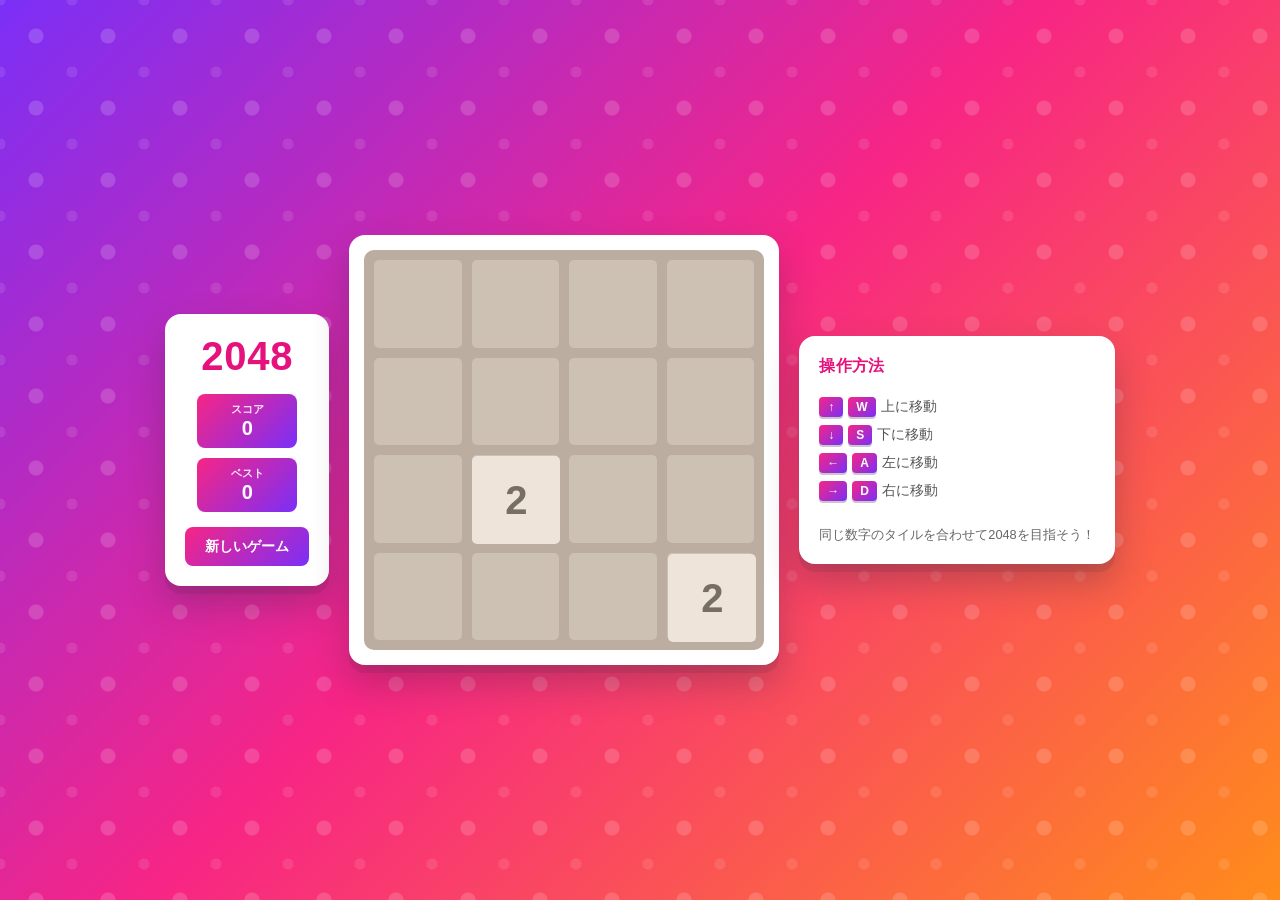
==== commit 5ff262bd: "upgrade" ====
--- a/games/2048/index.html
+++ b/games/2048/index.html
@@ -2,7 +2,9 @@
 <html lang="ja">
 <head>
     <meta charset="UTF-8">
+    <meta name="viewport" content="width=device-width, initial-scale=1.0">
     <title>2048</title>
+    <link rel="stylesheet" href="../../assets/css/theme.css">
     <link rel="stylesheet" href="2048.css">
 </head>
 <body>
--- a/assets/css/theme.css
+++ b/assets/css/theme.css
@@ -0,0 +1,130 @@
+/* =========================================================
+   Game Hub 共通テーマ「おもちゃ箱」
+   ---------------------------------------------------------
+   ハブと各ゲームで共有するデザイントークン。
+   各ゲームの CSS より先に読み込むこと。
+   ========================================================= */
+
+:root {
+    /* --- ビビッドカラーパレット（おもちゃの色） --- */
+    --tb-red: #ff2e63;
+    --tb-orange: #ff8c1a;
+    --tb-yellow: #ffd60a;
+    --tb-lime: #a3e635;
+    --tb-green: #14c46a;
+    --tb-teal: #06d6a0;
+    --tb-cyan: #22d3ee;
+    --tb-blue: #3a86ff;
+    --tb-violet: #7b2ff7;
+    --tb-magenta: #f72585;
+    --tb-pink: #ff5ea8;
+
+    /* --- 文字に使える濃いめのビビッド（白背景でコントラスト 4.5:1 以上） --- */
+    --tb-ink-red: #d90429;
+    --tb-ink-orange: #c2410c;
+    --tb-ink-green: #047857;
+    --tb-ink-blue: #1668e3;
+    --tb-ink-violet: #6d28d9;
+    --tb-ink-magenta: #c2185b;
+
+    /* --- ブランドカラー（旧 #667eea / #764ba2 の置き換え先） --- */
+    --tb-primary: #e5127d;
+    --tb-primary-rgb: 229, 18, 125;
+    --tb-primary-deep: #7b2ff7;
+    --tb-primary-deep-rgb: 123, 47, 247;
+    --tb-grad-primary: linear-gradient(135deg, #f72585 0%, #7b2ff7 100%);
+    --tb-grad-candy: linear-gradient(135deg, #ffd60a 0%, #ff8c1a 45%, #ff2e63 100%);
+    /* 白抜き文字を載せる強調ボタン用（薄いピンクよりコントラストを確保） */
+    --tb-grad-hot: linear-gradient(135deg, #d90429 0%, #f72585 100%);
+    --tb-grad-mint: linear-gradient(135deg, #22d3ee 0%, #14c46a 100%);
+
+    /* --- 背景（おもちゃ箱の中：水玉模様つきビビッドグラデーション） --- */
+    --tb-bg:
+        radial-gradient(circle at 50% 50%, rgba(255, 255, 255, 0.16) 0 7px, transparent 8px)
+            0 0 / 72px 72px,
+        radial-gradient(circle at 50% 50%, rgba(255, 255, 255, 0.10) 0 5px, transparent 6px)
+            36px 36px / 72px 72px,
+        linear-gradient(135deg, #7b2ff7 0%, #f72585 48%, #ff8c1a 100%);
+
+    /* --- サーフェス --- */
+    --tb-surface: #ffffff;
+    --tb-surface-soft: #fff8fb;
+    --tb-surface-sunken: #f3f0fa;
+    --tb-border: #ece6f7;
+
+    /* --- テキスト --- */
+    --tb-text: #2b2338;
+    --tb-text-muted: #6b6480;
+    --tb-text-on-primary: #ffffff;
+
+    /* --- 角丸（おもちゃらしくぽってりと） --- */
+    --tb-radius-sm: 8px;
+    --tb-radius-md: 16px;
+    --tb-radius-lg: 24px;
+    --tb-radius-pill: 999px;
+
+    /* --- 影（プラスチックのブロックのような立体感） --- */
+    --tb-shadow-panel: 0 8px 0 rgba(43, 35, 56, 0.10), 0 18px 36px rgba(43, 35, 56, 0.28);
+    --tb-shadow-raised: 0 5px 0 rgba(43, 35, 56, 0.16), 0 10px 20px rgba(43, 35, 56, 0.20);
+    --tb-shadow-soft: 0 6px 18px rgba(43, 35, 56, 0.16);
+    --tb-shadow-glow: 0 6px 20px rgba(var(--tb-primary-rgb), 0.45);
+
+    /* --- タイポグラフィ --- */
+    --tb-font: 'Hiragino Maru Gothic ProN', 'Segoe UI', -apple-system, BlinkMacSystemFont,
+        Roboto, 'Yu Gothic UI', 'Meiryo', 'Helvetica Neue', Arial, sans-serif;
+
+    /* --- モーション --- */
+    --tb-ease-bounce: cubic-bezier(0.34, 1.56, 0.64, 1);
+    --tb-transition: 0.2s var(--tb-ease-bounce);
+
+    /* --- レイアウト --- */
+    --tb-appbar-height: 60px;
+    --tb-sidebar-width: 280px;
+}
+
+/* =========================================================
+   共通コンポーネント（各ゲームの CSS で上書き可能）
+   ========================================================= */
+
+/* ゲーム画面の 3 パネルレイアウト */
+.side-panel {
+    background: var(--tb-surface);
+    border-radius: var(--tb-radius-lg);
+    box-shadow: var(--tb-shadow-panel);
+}
+
+.side-panel h1,
+.side-panel h2,
+.side-panel h3 {
+    letter-spacing: 0.02em;
+}
+
+/* キー表示 */
+.key {
+    background: var(--tb-grad-primary);
+    color: var(--tb-text-on-primary);
+    border-radius: var(--tb-radius-sm);
+    font-weight: 700;
+    box-shadow: 0 2px 0 rgba(43, 35, 56, 0.25);
+}
+
+/* ボタンの押し込み感（おもちゃのボタンのように沈む） */
+.side-panel button:active:not(:disabled) {
+    transform: translateY(2px);
+}
+
+/* フォーカスリング（キーボード操作の可視化） */
+:focus-visible {
+    outline: 3px solid var(--tb-yellow);
+    outline-offset: 2px;
+}
+
+@media (prefers-reduced-motion: reduce) {
+    *,
+    *::before,
+    *::after {
+        animation-duration: 0.01ms !important;
+        animation-iteration-count: 1 !important;
+        transition-duration: 0.01ms !important;
+    }
+}
--- a/games/2048/2048.css
+++ b/games/2048/2048.css
@@ -5,8 +5,8 @@
 }
 
 body {
-    font-family: -apple-system, BlinkMacSystemFont, 'Segoe UI', Roboto, 'Helvetica Neue', Arial, sans-serif;
-    background: linear-gradient(135deg, #667eea 0%, #764ba2 100%);
+    font-family: var(--tb-font);
+    background: var(--tb-bg);
     min-height: 100vh;
     display: flex;
     justify-content: center;
@@ -24,9 +24,9 @@
 
 .side-panel {
     background: white;
-    border-radius: 12px;
+    border-radius: var(--tb-radius-md);
     padding: 20px;
-    box-shadow: 0 10px 40px rgba(0,0,0,0.3);
+    box-shadow: var(--tb-shadow-panel);
     display: flex;
     flex-direction: column;
     gap: 15px;
@@ -43,7 +43,7 @@
 }
 
 .right-panel h3 {
-    color: #667eea;
+    color: var(--tb-primary);
     font-size: 1rem;
     margin-bottom: 5px;
 }
@@ -63,7 +63,7 @@
 }
 
 .key {
-    background: linear-gradient(135deg, #667eea 0%, #764ba2 100%);
+    background: var(--tb-grad-primary);
     color: white;
     padding: 3px 8px;
     border-radius: 4px;
@@ -81,7 +81,7 @@
 }
 
 h1 {
-    color: #667eea;
+    color: var(--tb-primary);
     font-size: 2.5rem;
     font-weight: bold;
     margin: 0;
@@ -94,7 +94,7 @@
 }
 
 .score-box {
-    background: linear-gradient(135deg, #667eea 0%, #764ba2 100%);
+    background: var(--tb-grad-primary);
     color: white;
     padding: 8px 15px;
     border-radius: 8px;
@@ -115,7 +115,7 @@
 }
 
 .new-game-btn {
-    background: linear-gradient(135deg, #667eea 0%, #764ba2 100%);
+    background: var(--tb-grad-primary);
     color: white;
     border: none;
     padding: 10px 20px;
@@ -129,7 +129,7 @@
 
 .new-game-btn:hover {
     transform: translateY(-2px);
-    box-shadow: 0 5px 15px rgba(102, 126, 234, 0.4);
+    box-shadow: 0 5px 15px rgba(var(--tb-primary-rgb), 0.4);
 }
 
 .new-game-btn:active {
@@ -138,9 +138,9 @@
 
 .game-container {
     background: white;
-    border-radius: 12px;
+    border-radius: var(--tb-radius-md);
     padding: 15px;
-    box-shadow: 0 10px 40px rgba(0,0,0,0.3);
+    box-shadow: var(--tb-shadow-panel);
 }
 
 .board {
@@ -242,7 +242,7 @@
 }
 
 .message-content button {
-    background: linear-gradient(135deg, #667eea 0%, #764ba2 100%);
+    background: var(--tb-grad-primary);
     color: white;
     border: none;
     padding: 15px 40px;
